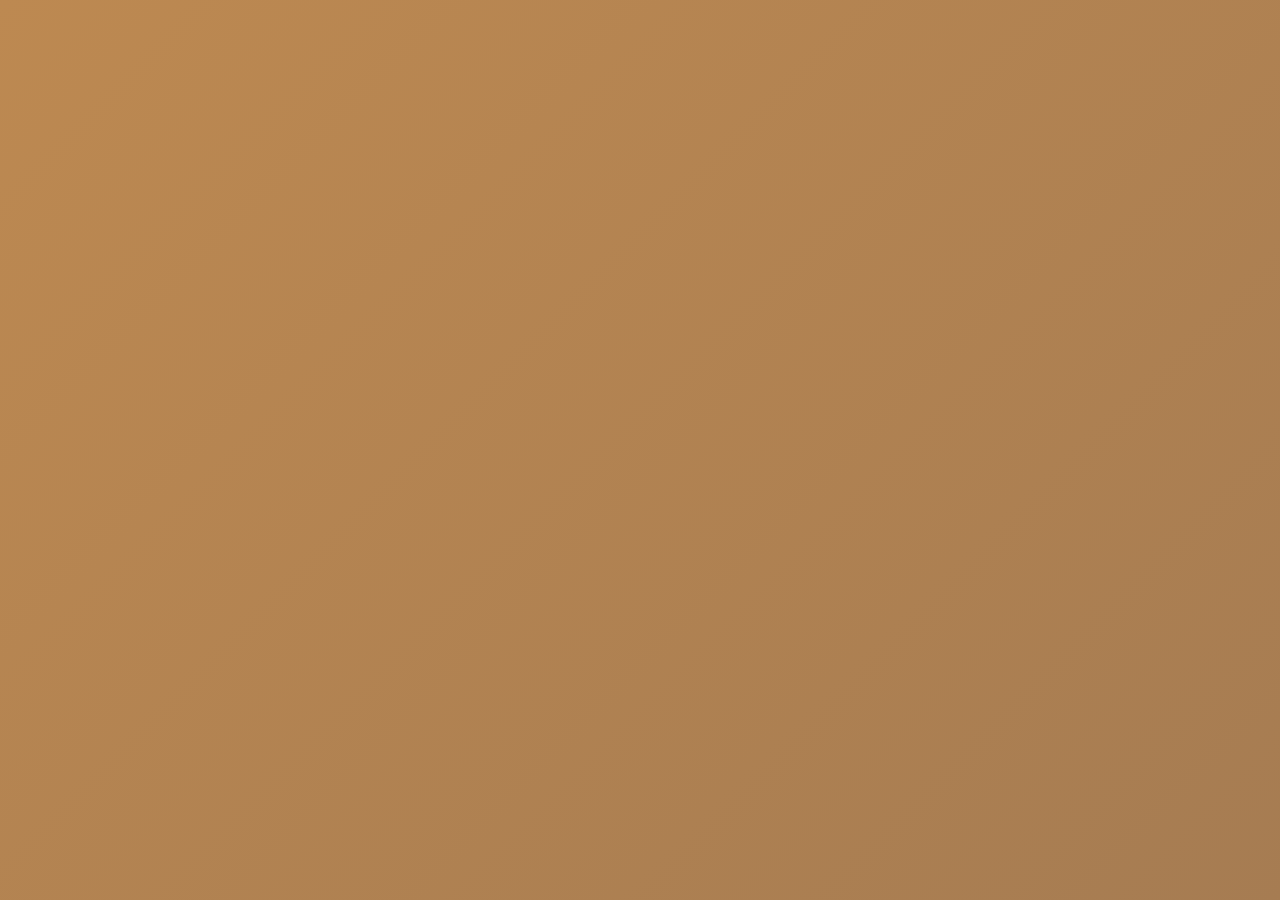
==== contact.html @ 1dd9ac6f "Initial commit" ====
<!DOCTYPE html>
<html lang="en">
<head>
    <meta charset="UTF-8">
    <meta name="viewport" content="width=device-width, initial-scale=1.0">
    <link rel="stylesheet" href="styles.css">
    <title>Nathan Ballesteros | Fullstack Developer Portfolio</title>
    <meta name="gitTwix" content="Nathan Ballesteros">
</head>
<body>

</body>
</html>
---- styles.css ----
* {
    margin: 0;
    padding: 0;
    box-sizing: border-box;
}

body {
    background: linear-gradient(135deg, #bd8951 0%, #a67c52 100%);
    font-family: 'Segoe UI', Tahoma, Geneva, Verdana, sans-serif;
    font-size: 16px;
    line-height: 1.6;
    color: #333;
    min-height: 100vh;
}

/* Navigation */
.main-nav {
  display: flex;
  justify-content: space-between; 
  align-items: center;
  padding: 1.5rem 3rem;
  background-color: rgba(255, 255, 255, 0.15);
  backdrop-filter: blur(10px);
  box-shadow: 0 2px 8px rgba(0, 0, 0, 0.1);
  position: sticky;
  top: 0;
  z-index: 100;
}

.main-nav h1 {
    font-size: 1.75rem;
    color: #1a1a1a;
    font-weight: 700;
    letter-spacing: -0.5px;
}

.main-nav ul {
  display: flex;
  list-style: none;
  gap: 0.5rem; 
}

.main-nav a {
  text-decoration: none;
  color: #1a1a1a;
  padding: 0.6rem 1.2rem;
  transition: all 0.3s ease;
  border-radius: 6px;
  font-weight: 500;
  font-size: 1rem;
}

.main-nav a:hover {
  background-color: rgba(255, 255, 255, 0.3);
  transform: translateY(-2px);
  color: #007bff;
}

/* Shared section styles */
.about-me,
.projects,
.skills {
  max-width: 900px;
  margin: 4rem auto;
  padding: 3rem;
  background-color: #fff;
  border-radius: 16px;
  box-shadow: 0 8px 32px rgba(0, 0, 0, 0.2);
}

/* Section headings */
.about-me h2,
.projects h2,
.skills h2 {
  font-size: 2.5rem;
  color: #1a1a1a;
  margin-bottom: 1.5rem;
  position: relative;
  display: inline-block;
}

.about-me h2::after,
.projects h2::after,
.skills h2::after {
  content: '';
  position: absolute;
  bottom: -8px;
  left: 0;
  width: 60px;
  height: 4px;
  background: linear-gradient(90deg, #bd8951, #007bff);
  border-radius: 2px;
}

/* About section */
.about-me p {
  font-size: 1.1rem;
  line-height: 1.9;
  color: #444;
  text-align: left;
  margin-top: 2rem;
}

/* Projects section */
.projects-intro {
  font-size: 1.1rem;
  color: #444;
  line-height: 1.8;
  margin-top: 2rem;
}

.github-link-inline {
  color: #1a1a1a;
  text-decoration: none;
  font-weight: 600;
  padding: 0.2rem 0.5rem;
  background-color: rgba(189, 137, 81, 0.1);
  border-radius: 4px;
  transition: all 0.3s ease;
}

.github-link-inline:hover {
  background-color: rgba(189, 137, 81, 0.3);
  color: #bd8951;
}

/* Skills grid */
.skills-grid {
  display: grid;
  grid-template-columns: repeat(auto-fit, minmax(100px, 1fr));
  gap: 2rem;
  margin-top: 2.5rem;
}

.skill-item {
  display: flex;
  flex-direction: column;
  align-items: center;
  gap: 0.75rem;
  padding: 1.5rem;
  background: linear-gradient(135deg, #f8f9fa 0%, #e9ecef 100%);
  border-radius: 12px;
  transition: all 0.3s ease;
  border: 2px solid transparent;
}

.skill-item:hover {
  transform: translateY(-8px);
  border-color: #bd8951;
  box-shadow: 0 8px 20px rgba(189, 137, 81, 0.2);
}

.skill-item img {
  width: 60px;
  height: 60px;
  object-fit: contain;
}

.skill-item span {
  font-size: 0.95rem;
  font-weight: 600;
  color: #333;
  text-align: center;
}

/* Responsive design */
@media (max-width: 768px) {
  .main-nav {
    flex-direction: column;
    gap: 1rem;
    padding: 1rem;
  }
  
  .main-nav h1 {
    font-size: 1.3rem;
  }
  
  .main-nav ul {
    flex-wrap: wrap;
    justify-content: center;
  }
  
  .about-me,
  .projects,
  .skills {
    margin: 2rem 1rem;
    padding: 2rem 1.5rem;
  }
  
  .about-me h2,
  .projects h2,
  .skills h2 {
    font-size: 2rem;
  }
  
  .about-me p,
  .projects-intro {
    font-size: 1rem;
  }

  .skills-grid {
    grid-template-columns: repeat(auto-fit, minmax(80px, 1fr));
    gap: 1.5rem;
  }

  .skill-item {
    padding: 1rem;
  }

  .skill-item img {
    width: 50px;
    height: 50px;
  }
}
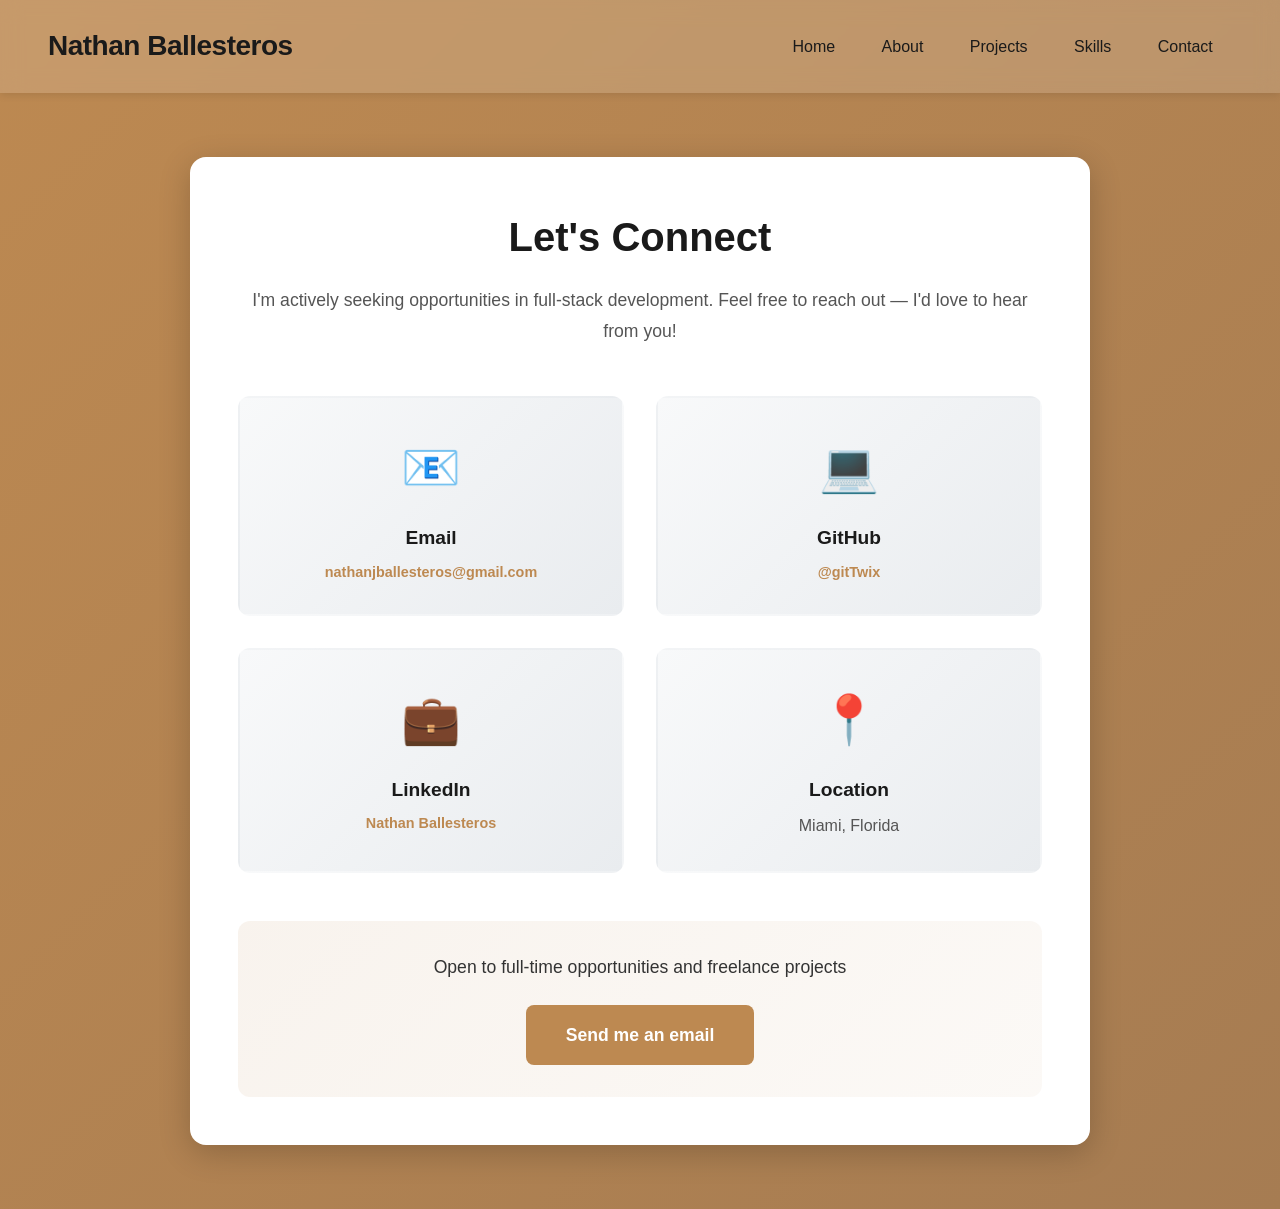
==== commit a0ea8c26: "Complete contact page" ====
--- a/contact.html
+++ b/contact.html
@@ -4,10 +4,72 @@
     <meta charset="UTF-8">
     <meta name="viewport" content="width=device-width, initial-scale=1.0">
     <link rel="stylesheet" href="styles.css">
-    <title>Nathan Ballesteros | Fullstack Developer Portfolio</title>
-    <meta name="gitTwix" content="Nathan Ballesteros">
+    <title>Contact | Nathan Ballesteros</title>
+    <meta name="author" content="Nathan Ballesteros">
 </head>
 <body>
+    
+    <!-- Main Navigation -->
+    <nav class="main-nav">
+        <h1>Nathan Ballesteros</h1>
+        <ul>
+            <li><a href="./index.html">Home</a></li>
+            <li><a href="./index.html#about">About</a></li>
+            <li><a href="./index.html#projects">Projects</a></li>
+            <li><a href="./index.html#skills">Skills</a></li>
+            <li><a href="./contact.html">Contact</a></li>
+        </ul>
+    </nav>
+
+    <!-- Contact Section -->
+    <section class="contact-section">
+        <h2>Let's Connect</h2>
+        <p class="contact-intro">
+            I'm actively seeking opportunities in full-stack development. 
+            Feel free to reach out — I'd love to hear from you!
+        </p>
+
+        <div class="contact-grid">
+            <!-- Email -->
+            <div class="contact-card">
+                <div class="contact-icon">📧</div>
+                <h3>Email</h3>
+                <a href="mailto:nathanjballesteros@gmail.com" class="contact-link">
+                    nathanjballesteros@gmail.com
+                </a>
+            </div>
+
+            <!-- GitHub -->
+            <div class="contact-card">
+                <div class="contact-icon">💻</div>
+                <h3>GitHub</h3>
+                <a href="https://github.com/gitTwix" target="_blank" rel="noopener noreferrer" class="contact-link">
+                    @gitTwix
+                </a>
+            </div>
+
+            <!-- LinkedIn -->
+            <div class="contact-card">
+                <div class="contact-icon">💼</div>
+                <h3>LinkedIn</h3>
+                <a href="https://www.linkedin.com/in/nathan-ballesteros-25821730a/" target="_blank" rel="noopener noreferrer" class="contact-link">
+                    Nathan Ballesteros
+                </a>
+            </div>
+
+            <!-- Location -->
+            <div class="contact-card">
+                <div class="contact-icon">📍</div>
+                <h3>Location</h3>
+                <p class="contact-detail">Miami, Florida</p>
+            </div>
+        </div>
+
+        <div class="contact-cta">
+            <p>Open to full-time opportunities and freelance projects</p>
+            <a href="mailto:nathanjballesteros@gmail.com" class="cta-button">Send me an email</a>
+        </div>
+    </section>
 
 </body>
 </html>
--- a/styles.css
+++ b/styles.css
@@ -163,7 +163,139 @@
   text-align: center;
 }
 
-/* Responsive design */
+/* Contact Page */
+
+.contact-section {
+  max-width: 900px;
+  margin: 4rem auto;
+  padding: 3rem;
+  background-color: #fff;
+  border-radius: 16px;
+  box-shadow: 0 8px 32px rgba(0, 0, 0, 0.2);
+}
+
+.contact-section h2 {
+  font-size: 2.5rem;
+  color: #1a1a1a;
+  margin-bottom: 1rem;
+  text-align: center;
+}
+
+.contact-intro {
+  font-size: 1.1rem;
+  color: #555;
+  text-align: center;
+  margin-bottom: 3rem;
+  line-height: 1.8;
+}
+
+.contact-grid {
+  display: grid;
+  grid-template-columns: repeat(auto-fit, minmax(250px, 1fr));
+  gap: 2rem;
+  margin-bottom: 3rem;
+}
+
+.contact-card {
+  background: linear-gradient(135deg, #f8f9fa 0%, #e9ecef 100%);
+  padding: 2rem;
+  border-radius: 12px;
+  text-align: center;
+  transition: all 0.3s ease;
+  border: 2px solid transparent;
+  min-width: 0;
+  overflow: hidden;
+}
+
+.contact-card:hover {
+  transform: translateY(-5px);
+  border-color: #bd8951;
+  box-shadow: 0 8px 20px rgba(189, 137, 81, 0.2);
+}
+
+.contact-icon {
+  font-size: 3rem;
+  margin-bottom: 1rem;
+}
+
+.contact-card h3 {
+  font-size: 1.2rem;
+  color: #1a1a1a;
+  margin-bottom: 0.5rem;
+}
+
+.contact-link {
+  color: #bd8951;
+  text-decoration: none;
+  font-weight: 600;
+  transition: color 0.3s ease;
+  display: block; 
+  word-break: normal; 
+  overflow-wrap: anywhere;
+  hyphens: manual;
+  max-width: 100%; 
+  font-size: 0.9rem;
+  padding: 0 0.5rem;
+  line-height: 1.4;
+}
+
+.contact-link:hover {
+  color: #a67c52;
+  text-decoration: underline;
+}
+
+.contact-detail {
+  color: #555;
+  font-weight: 500;
+}
+
+.contact-cta {
+  text-align: center;
+  padding: 2rem;
+  background: linear-gradient(135deg, rgba(189, 137, 81, 0.1) 0%, rgba(189, 137, 81, 0.05) 100%);
+  border-radius: 12px;
+  margin-top: 2rem;
+}
+
+.contact-cta p {
+  font-size: 1.1rem;
+  color: #333;
+  margin-bottom: 1.5rem;
+  font-weight: 500;
+}
+
+.cta-button {
+  display: inline-block;
+  padding: 1rem 2.5rem;
+  background-color: #bd8951;
+  color: #fff;
+  text-decoration: none;
+  border-radius: 8px;
+  font-weight: 600;
+  font-size: 1.1rem;
+  transition: all 0.3s ease;
+}
+
+.cta-button:hover {
+  background-color: #a67c52;
+  transform: scale(1.05);
+  box-shadow: 0 4px 12px rgba(189, 137, 81, 0.3);
+}
+
+/* Responsive design for contact */
+@media (max-width: 768px) {
+  .contact-section {
+    margin: 2rem 1rem;
+    padding: 2rem 1.5rem;
+  }
+
+  .contact-grid {
+    grid-template-columns: 1fr;
+    gap: 1.5rem;
+  }
+}
+
+/* Responsive design for index */
 @media (max-width: 768px) {
   .main-nav {
     flex-direction: column;
